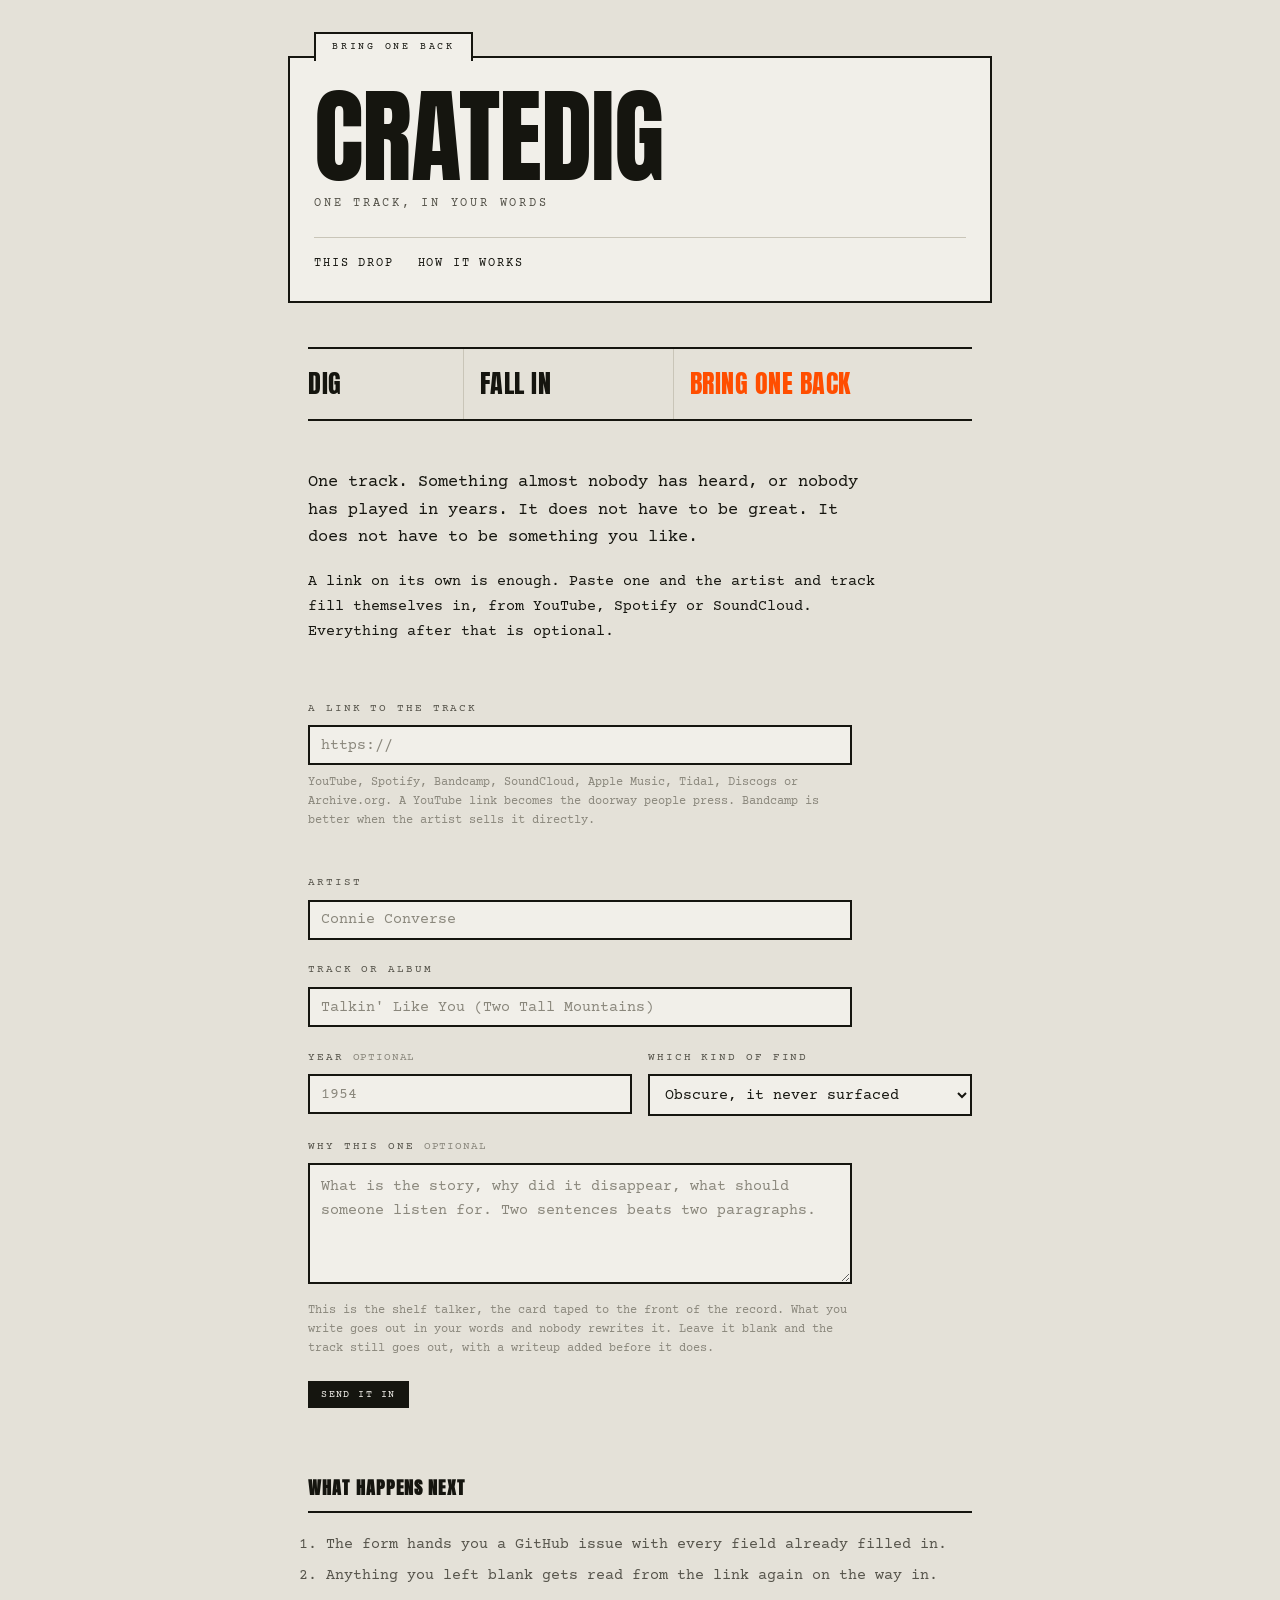
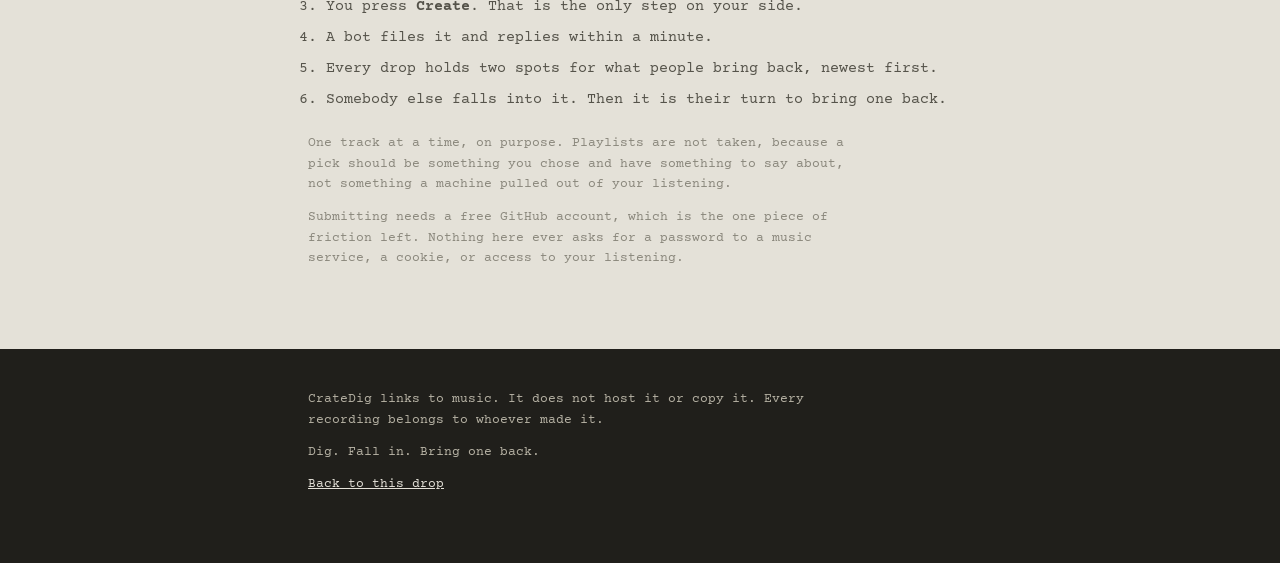
==== submit.html @ eac1abec "A link on its own is a whole submission Paste a URL and the artist and track fill themselves in. Eve" ====
<!doctype html>
<html lang="en">
<head>
<meta charset="utf-8">
<meta name="viewport" content="width=device-width, initial-scale=1">
<title>Bring one back | CrateDig</title>
<meta name="description" content="Send in a track almost nobody has heard, or nobody has played in years. One track, in your words.">
<link rel="preconnect" href="https://fonts.googleapis.com">
<link rel="preconnect" href="https://fonts.gstatic.com" crossorigin>
<link href="https://fonts.googleapis.com/css2?family=Anton&family=Courier+Prime:ital,wght@0,400;0,700;1,400&display=swap" rel="stylesheet">
<link rel="stylesheet" href="assets/style.css">
</head>
<body>

<header class="divider" data-tab="Bring one back">
  <a class="wordmark" href="./">CrateDig</a>
  <p class="tagline">One track, in your words</p>
  <nav class="nav">
    <a href="./">This drop</a>
    <a href="https://github.com/shanebivens/CrateDig/blob/main/CONTRIBUTING.md">How it works</a>
  </nav>
</header>

<main class="wrap">

  <section class="mantra" aria-label="The practice">
    <span>Dig</span>
    <span>Fall in</span>
    <span>Bring one back</span>
  </section>

  <section class="pitch">
    <p class="pitch-lead">
      One track. Something almost nobody has heard, or nobody has played in
      years. It does not have to be great. It does not have to be something you
      like.
    </p>
    <p>
      A link on its own is enough. Paste one and the artist and track fill
      themselves in, from YouTube, Spotify or SoundCloud. Everything after that
      is optional.
    </p>
  </section>

  <form id="form-track" novalidate>
    <label class="field">
      <span class="field-label">A link to the track</span>
      <input name="link" required autocomplete="off" placeholder="https://">
      <span class="field-note">
        YouTube, Spotify, Bandcamp, SoundCloud, Apple Music, Tidal, Discogs or
        Archive.org. A YouTube link becomes the doorway people press. Bandcamp
        is better when the artist sells it directly.
      </span>
      <span class="field-note lookup" id="lookup-note" role="status" aria-live="polite"></span>
    </label>

    <label class="field">
      <span class="field-label">Artist</span>
      <input name="artist" required autocomplete="off" placeholder="Connie Converse">
    </label>

    <label class="field">
      <span class="field-label">Track or album</span>
      <input name="track" required autocomplete="off" placeholder="Talkin' Like You (Two Tall Mountains)">
    </label>

    <div class="field-row">
      <label class="field">
        <span class="field-label">Year <span class="field-hint">optional</span></span>
        <input name="year" inputmode="numeric" autocomplete="off" placeholder="1954">
      </label>

      <label class="field">
        <span class="field-label">Which kind of find</span>
        <select name="kind">
          <option value="obscure">Obscure, it never surfaced</option>
          <option value="forgotten">Forgotten, it was popular once</option>
          <option value="sideways">Sideways, not rare, just never crossed your path</option>
        </select>
      </label>
    </div>

    <label class="field">
      <span class="field-label">Why this one <span class="field-hint">optional</span></span>
      <textarea name="why" rows="4" placeholder="What is the story, why did it disappear, what should someone listen for. Two sentences beats two paragraphs."></textarea>
      <span class="field-note">
        This is the shelf talker, the card taped to the front of the record. What
        you write goes out in your words and nobody rewrites it. Leave it blank
        and the track still goes out, with a writeup added before it does.
      </span>
    </label>

    <button class="chip chip--fall" type="submit">Send it in</button>
  </form>

  <h2 class="heading">What happens next</h2>
  <ol class="steps">
    <li>The form hands you a GitHub issue with every field already filled in.</li>
    <li>Anything you left blank gets read from the link again on the way in.</li>
    <li>You press <b>Create</b>. That is the only step on your side.</li>
    <li>A bot files it and replies within a minute.</li>
    <li>Every drop holds two spots for what people bring back, newest first.</li>
    <li>Somebody else falls into it. Then it is their turn to bring one back.</li>
  </ol>
  <p class="fine">
    One track at a time, on purpose. Playlists are not taken, because a pick
    should be something you chose and have something to say about, not something
    a machine pulled out of your listening.
  </p>
  <p class="fine">
    Submitting needs a free GitHub account, which is the one piece of friction
    left. Nothing here ever asks for a password to a music service, a cookie, or
    access to your listening.
  </p>

</main>

<footer class="footer">
  <div class="wrap">
    <p>
      CrateDig links to music. It does not host it or copy it. Every recording
      belongs to whoever made it.
    </p>
    <p>Dig. Fall in. Bring one back.</p>
    <p><a href="./">Back to this drop</a></p>
  </div>
</footer>

<script src="assets/submit.js"></script>
</body>
</html>
---- assets/style.css ----
/* CrateDig
   The used record store: photocopy paper, stamp ink, day-glo price stickers.
   Sticker colour carries the kind, the way a shop prices by sticker. */

:root {
  --paper:    #e4e1d8;   /* photocopied flyer, cool not cream */
  --card:     #f1efe9;   /* the sleeve itself */
  --ink:      #15150f;   /* rubber stamp black */
  --ink-soft: #55534a;
  --ink-faint:#8a877c;
  --rule:     #c9c5b8;
  --crate:    #201f1b;   /* looking down into the bin */

  --obscure:  #ff4e00;   /* day-glo orange */
  --forgotten:#ffd000;   /* day-glo yellow */
  --sideways: #ff2d6f;   /* day-glo pink */

  --display: "Anton", "Haettenschweiler", "Arial Narrow", sans-serif;
  --type:    "Courier Prime", "Courier New", ui-monospace, monospace;
}

@media (prefers-color-scheme: dark) {
  :root {
    --paper:    #171613;
    --card:     #24231e;
    --ink:      #ece9df;
    --ink-soft: #a8a496;
    --ink-faint:#6f6c61;
    --rule:     #38362f;
    --crate:    #0e0e0b;
  }
}

* { box-sizing: border-box; }

body {
  margin: 0;
  background: var(--paper);
  color: var(--ink);
  font-family: var(--type);
  font-size: 15px;
  line-height: 1.65;
}

a { color: inherit; }

:focus-visible {
  outline: 3px solid var(--obscure);
  outline-offset: 2px;
}

.wrap {
  width: 100%;
  max-width: 44rem;
  margin: 0 auto;
  padding: 0 1.25rem;
}

/* the bin divider you just flipped into */

.divider {
  position: relative;
  margin: 3.5rem auto 0;
  max-width: 44rem;
  background: var(--card);
  border: 2px solid var(--ink);
  padding: 2.25rem 1.5rem 1.5rem;
}

.divider::before {
  content: attr(data-tab);
  position: absolute;
  left: 1.5rem;
  top: -1.6rem;
  background: var(--card);
  border: 2px solid var(--ink);
  border-bottom: 0;
  padding: 0.3rem 1rem 0.35rem;
  font-size: 0.62rem;
  letter-spacing: 0.28em;
  text-transform: uppercase;
}

.wordmark {
  display: block;
  font-family: var(--display);
  font-size: clamp(3.2rem, 15vw, 6.5rem);
  line-height: 0.82;
  letter-spacing: -0.01em;
  text-transform: uppercase;
  text-decoration: none;
  margin: 0;
}

.tagline {
  margin: 0.9rem 0 0;
  font-size: 0.72rem;
  letter-spacing: 0.24em;
  text-transform: uppercase;
  color: var(--ink-soft);
}

.nav {
  margin-top: 1.5rem;
  padding-top: 1rem;
  border-top: 1px solid var(--rule);
  display: flex;
  flex-wrap: wrap;
  gap: 1.5rem;
  font-size: 0.72rem;
  letter-spacing: 0.16em;
  text-transform: uppercase;
}

.nav a { text-decoration: none; padding-bottom: 2px; border-bottom: 2px solid transparent; }
.nav a:hover { border-bottom-color: var(--obscure); }

/* the pitch */

.pitch { margin: 3rem auto 3.5rem; }
.pitch p { margin: 0 0 1.15rem; max-width: 36rem; }
.pitch strong { font-weight: 400; background: var(--forgotten); color: #15150f; padding: 0 0.2em; }
.pitch .aside { color: var(--ink-soft); font-size: 0.88rem; }

/* crate header */

.crate-head { margin-bottom: 2rem; }

.stamp {
  display: inline-block;
  border: 2px solid var(--ink);
  padding: 0.25rem 0.6rem;
  font-size: 0.64rem;
  letter-spacing: 0.2em;
  text-transform: uppercase;
}

.crate-title {
  font-family: var(--display);
  font-size: clamp(2rem, 8vw, 3.25rem);
  line-height: 0.95;
  text-transform: uppercase;
  margin: 0.9rem 0 0.6rem;
}

.crate-blurb { margin: 0; max-width: 34rem; color: var(--ink-soft); }
.crate-runtime { margin-top: 1rem; font-size: 0.72rem; letter-spacing: 0.14em;
                 text-transform: uppercase; color: var(--ink-faint); }

.crate-play { margin-top: 1.25rem; display: flex; flex-wrap: wrap; gap: 0.5rem; }

/* a sleeve in the crate */

.sleeve {
  position: relative;
  background: var(--card);
  border: 2px solid var(--ink);
  border-left-width: 10px;          /* the spine you see edge on */
  padding: 1.5rem 1.35rem 1.35rem;
  margin-bottom: -2px;              /* sleeves sit flush against each other */
  transition: transform 140ms ease;
}

.sleeve:hover, .sleeve:focus-within { transform: translateX(10px); }

.sleeve-cat {
  position: absolute;
  top: 0.7rem;
  right: 1.1rem;
  font-size: 0.6rem;
  letter-spacing: 0.14em;
  color: var(--ink-faint);
}

.sticker {
  display: inline-block;
  background: var(--obscure);
  color: #15150f;
  font-size: 0.58rem;
  letter-spacing: 0.18em;
  text-transform: uppercase;
  padding: 0.22rem 0.55rem 0.26rem;
  transform: rotate(-1.5deg);
  margin-bottom: 0.9rem;
}

.sticker--forgotten { background: var(--forgotten); transform: rotate(1deg); }
.sticker--sideways  { background: var(--sideways); color: #fff; transform: rotate(-0.5deg); }
.sticker--unsorted  { background: none; color: var(--ink-faint);
                      border: 1px dashed var(--rule); transform: none; }

.sleeve-artist {
  font-family: var(--display);
  font-size: clamp(1.5rem, 6vw, 2.1rem);
  line-height: 0.95;
  text-transform: uppercase;
  margin: 0;
}

.sleeve-title { margin: 0.35rem 0 0; font-size: 1.05rem; }

.sleeve-meta {
  margin: 0.5rem 0 0;
  font-size: 0.68rem;
  letter-spacing: 0.12em;
  text-transform: uppercase;
  color: var(--ink-faint);
}

/* the shelf talker: what the shop taped to the front of the record */

.sleeve-note {
  margin: 1.1rem 0 0;
  padding-left: 0.9rem;
  border-left: 2px solid var(--rule);
  max-width: 34rem;
  color: var(--ink-soft);
}

.sleeve-links { margin-top: 1.15rem; display: flex; flex-wrap: wrap; gap: 0.45rem; }

.chip {
  font-size: 0.64rem;
  letter-spacing: 0.14em;
  text-transform: uppercase;
  text-decoration: none;
  border: 2px solid var(--ink);
  padding: 0.35rem 0.7rem;
  background: none;
  color: var(--ink);
}

.chip:hover { background: var(--ink); color: var(--card); }

.chip--fall { background: var(--ink); color: var(--card); }
.chip--fall:hover { background: var(--obscure); border-color: var(--obscure); color: #15150f; }
.chip--quiet { border-style: dashed; border-color: var(--rule); color: var(--ink-soft); }

/* archive and the rest */

.heading {
  font-family: var(--display);
  font-size: 1.15rem;
  letter-spacing: 0.06em;
  text-transform: uppercase;
  margin: 4rem 0 1.25rem;
  padding-bottom: 0.5rem;
  border-bottom: 2px solid var(--ink);
}

.back-row {
  display: flex;
  flex-wrap: wrap;
  align-items: baseline;
  gap: 0.75rem;
  padding: 0.7rem 0;
  border-bottom: 1px solid var(--rule);
  font-size: 0.78rem;
  color: var(--ink-soft);
}

.back-row b { font-family: var(--display); font-weight: 400; font-size: 1.05rem;
              letter-spacing: 0.04em; text-transform: uppercase; color: var(--ink); }

.empty { color: var(--ink-faint); font-size: 0.85rem; }

.join p { max-width: 34rem; color: var(--ink-soft); }
.join-actions { display: flex; flex-wrap: wrap; gap: 0.6rem; margin-top: 1.5rem; }
.credit { margin-top: 2rem; font-size: 0.72rem; color: var(--ink-faint); }

.footer {
  margin-top: 5rem;
  background: var(--crate);
  color: #b6b2a4;
  padding: 2.5rem 0 3.5rem;
}

.footer p { max-width: 34rem; margin: 0 0 0.7rem; font-size: 0.8rem; }
.footer a { color: #e4e1d8; }

/* submit page */

.field { display: block; margin-bottom: 1.4rem; max-width: 34rem; }

.field-label {
  display: block;
  font-size: 0.66rem;
  letter-spacing: 0.18em;
  text-transform: uppercase;
  color: var(--ink-soft);
  margin-bottom: 0.45rem;
}

.field-hint { color: var(--ink-faint); letter-spacing: 0.08em; }

.field input, .field select, .field textarea {
  width: 100%;
  font-family: var(--type);
  font-size: 0.95rem;
  color: var(--ink);
  background: var(--card);
  border: 2px solid var(--ink);
  border-radius: 0;
  padding: 0.6rem 0.7rem;
}

.field textarea { resize: vertical; line-height: 1.6; }
.field input:focus, .field select:focus, .field textarea:focus {
  outline: none; border-color: var(--obscure);
}
.field input::placeholder, .field textarea::placeholder { color: var(--ink-faint); }
.field-note { display: block; margin-top: 0.45rem; font-size: 0.78rem;
              color: var(--ink-faint); line-height: 1.55; }

.field-row { display: flex; gap: 1rem; flex-wrap: wrap; }
.field-row .field { flex: 1 1 12rem; }

button.chip { cursor: pointer; font-family: var(--type); }
.form-error { font-size: 0.75rem; letter-spacing: 0.1em; text-transform: uppercase;
              color: var(--obscure); margin: 0 0 1rem; }

.steps { color: var(--ink-soft); padding-left: 1.1rem; margin: 0 0 1.25rem; }
.steps li { margin-bottom: 0.4rem; }
.fine { font-size: 0.8rem; color: var(--ink-faint); line-height: 1.6; max-width: 34rem; }

@media (max-width: 34rem) {
  .divider { margin-top: 3rem; padding: 2rem 1.1rem 1.25rem; }
  .sleeve { padding: 1.25rem 1rem 1.15rem; border-left-width: 8px; }
  .sleeve:hover, .sleeve:focus-within { transform: none; }
}

@media (prefers-reduced-motion: reduce) {
  * { transition: none !important; animation: none !important; }
  .sleeve:hover, .sleeve:focus-within { transform: none; }
}

/* the loop: dig, fall in, bring back */

.loop { list-style: none; margin: 0; padding: 0; }

.loop li {
  display: grid;
  grid-template-columns: 3.25rem 1fr;
  gap: 0 0.75rem;
  padding: 1.25rem 0;
  border-top: 1px solid var(--rule);
}

.loop li:first-child { border-top: 0; padding-top: 0.35rem; }

.loop-n {
  font-family: var(--display);
  font-size: 2.4rem;
  line-height: 0.9;
  color: var(--obscure);
}

.loop-body h3 {
  font-family: var(--display);
  font-size: 1.15rem;
  letter-spacing: 0.03em;
  text-transform: uppercase;
  margin: 0 0 0.4rem;
}

.loop-body p { margin: 0; max-width: 32rem; color: var(--ink-soft); }
.loop-body b { font-weight: 400; background: var(--forgotten); color: #15150f; padding: 0 0.2em; }

.loop-again {
  margin: 0;
  padding: 0.9rem 0 0 4rem;
  border-top: 1px solid var(--rule);
  font-size: 0.72rem;
  letter-spacing: 0.2em;
  text-transform: uppercase;
  color: var(--ink-faint);
}

.starting {
  margin-top: 3rem;
  border: 2px dashed var(--rule);
  padding: 1.35rem 1.35rem 1rem;
}

.starting h3 {
  font-family: var(--display);
  font-size: 0.95rem;
  letter-spacing: 0.06em;
  text-transform: uppercase;
  margin: 0 0 0.7rem;
}

.starting p { margin: 0 0 0.9rem; color: var(--ink-soft); max-width: 32rem; }

@media (max-width: 34rem) {
  .loop li { grid-template-columns: 2.4rem 1fr; }
  .loop-n { font-size: 1.9rem; }
  .loop-again { padding-left: 3.15rem; }
}

/* the practice, said out loud */

.mantra {
  display: flex;
  flex-wrap: wrap;
  align-items: stretch;
  margin: 2.75rem 0 2.5rem;
  border-top: 2px solid var(--ink);
  border-bottom: 2px solid var(--ink);
}

.mantra span {
  flex: 1 1 auto;
  padding: 0.85rem 1rem 0.9rem 0;
  font-family: var(--display);
  font-size: clamp(1.1rem, 4.5vw, 1.6rem);
  letter-spacing: 0.02em;
  text-transform: uppercase;
  white-space: nowrap;
}

.mantra span + span { padding-left: 1rem; border-left: 1px solid var(--rule); }
.mantra span:last-child { color: var(--obscure); }

.pitch-lead { font-size: 1.05rem; }
.pitch-lead b, .pitch b { font-weight: 400; background: var(--forgotten);
                          color: #15150f; padding: 0 0.2em; }

.starters { margin: 0 0 1rem; padding-left: 1.1rem; color: var(--ink-soft); }
.starters li { margin-bottom: 0.35rem; }
.starters b { font-weight: 400; background: var(--forgotten); color: #15150f; padding: 0 0.2em; }
.starting .aside { color: var(--ink-faint); margin: 0; font-size: 0.88rem; }

@media (max-width: 30rem) {
  .mantra span { flex: 1 1 100%; padding: 0.5rem 0; }
  .mantra span + span { padding-left: 0; border-left: 0; border-top: 1px solid var(--rule); }
}

.crate-cadence {
  margin: 0.35rem 0 0;
  font-size: 0.72rem;
  letter-spacing: 0.14em;
  text-transform: uppercase;
  color: var(--obscure);
}

.field-note.lookup { color: var(--obscure); min-height: 1.2em; }
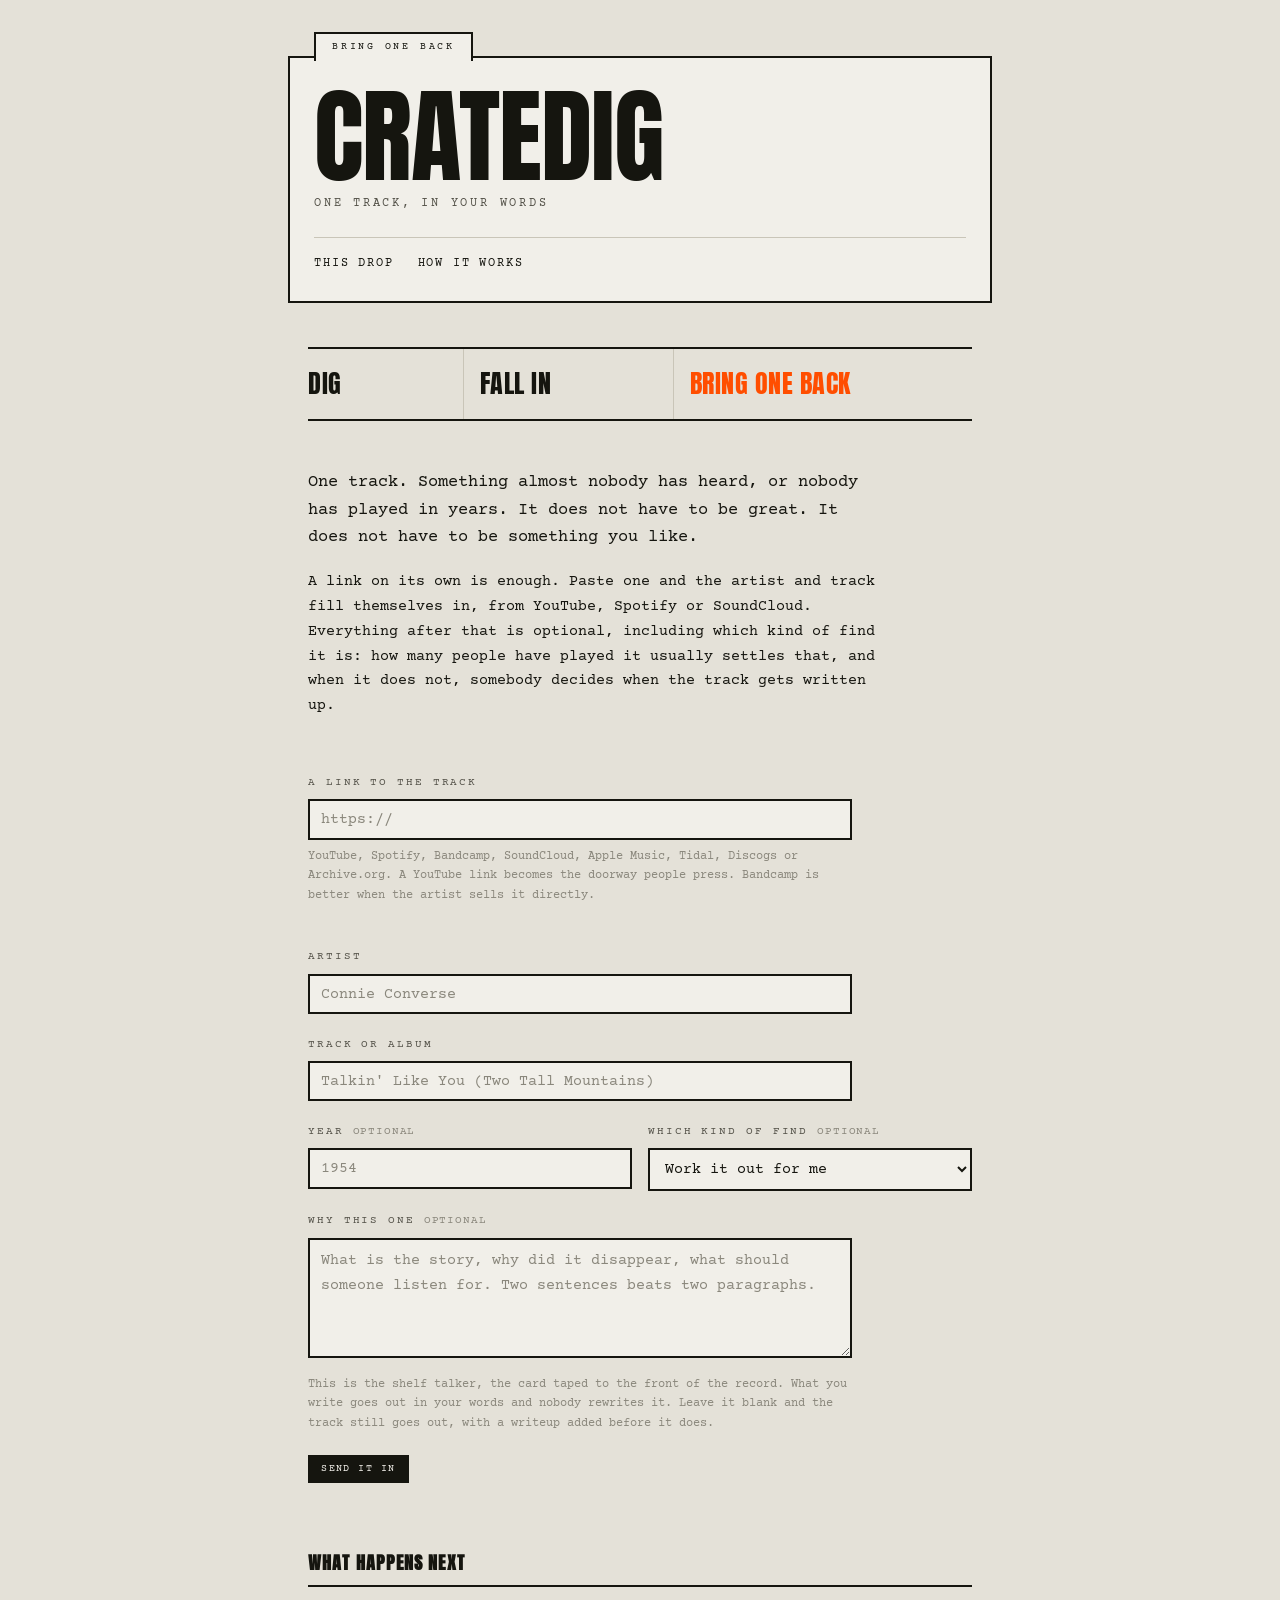
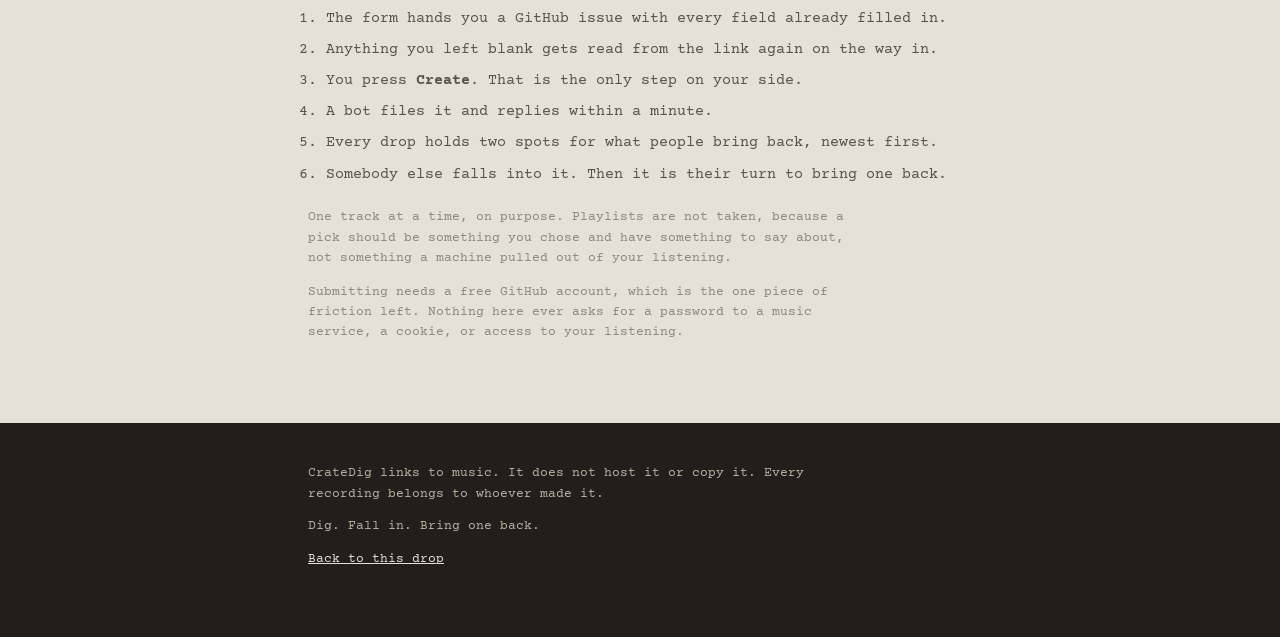
==== commit ae40cf88: "Work out the kind instead of asking for it One less thing to answer. A link on its own is now a comp" ====
--- a/submit.html
+++ b/submit.html
@@ -38,7 +38,9 @@
     <p>
       A link on its own is enough. Paste one and the artist and track fill
       themselves in, from YouTube, Spotify or SoundCloud. Everything after that
-      is optional.
+      is optional, including which kind of find it is: how many people have
+      played it usually settles that, and when it does not, somebody decides
+      when the track gets written up.
     </p>
   </section>
 
@@ -71,8 +73,9 @@
       </label>
 
       <label class="field">
-        <span class="field-label">Which kind of find</span>
+        <span class="field-label">Which kind of find <span class="field-hint">optional</span></span>
         <select name="kind">
+          <option value="">Work it out for me</option>
           <option value="obscure">Obscure, it never surfaced</option>
           <option value="forgotten">Forgotten, it was popular once</option>
           <option value="sideways">Sideways, not rare, just never crossed your path</option>
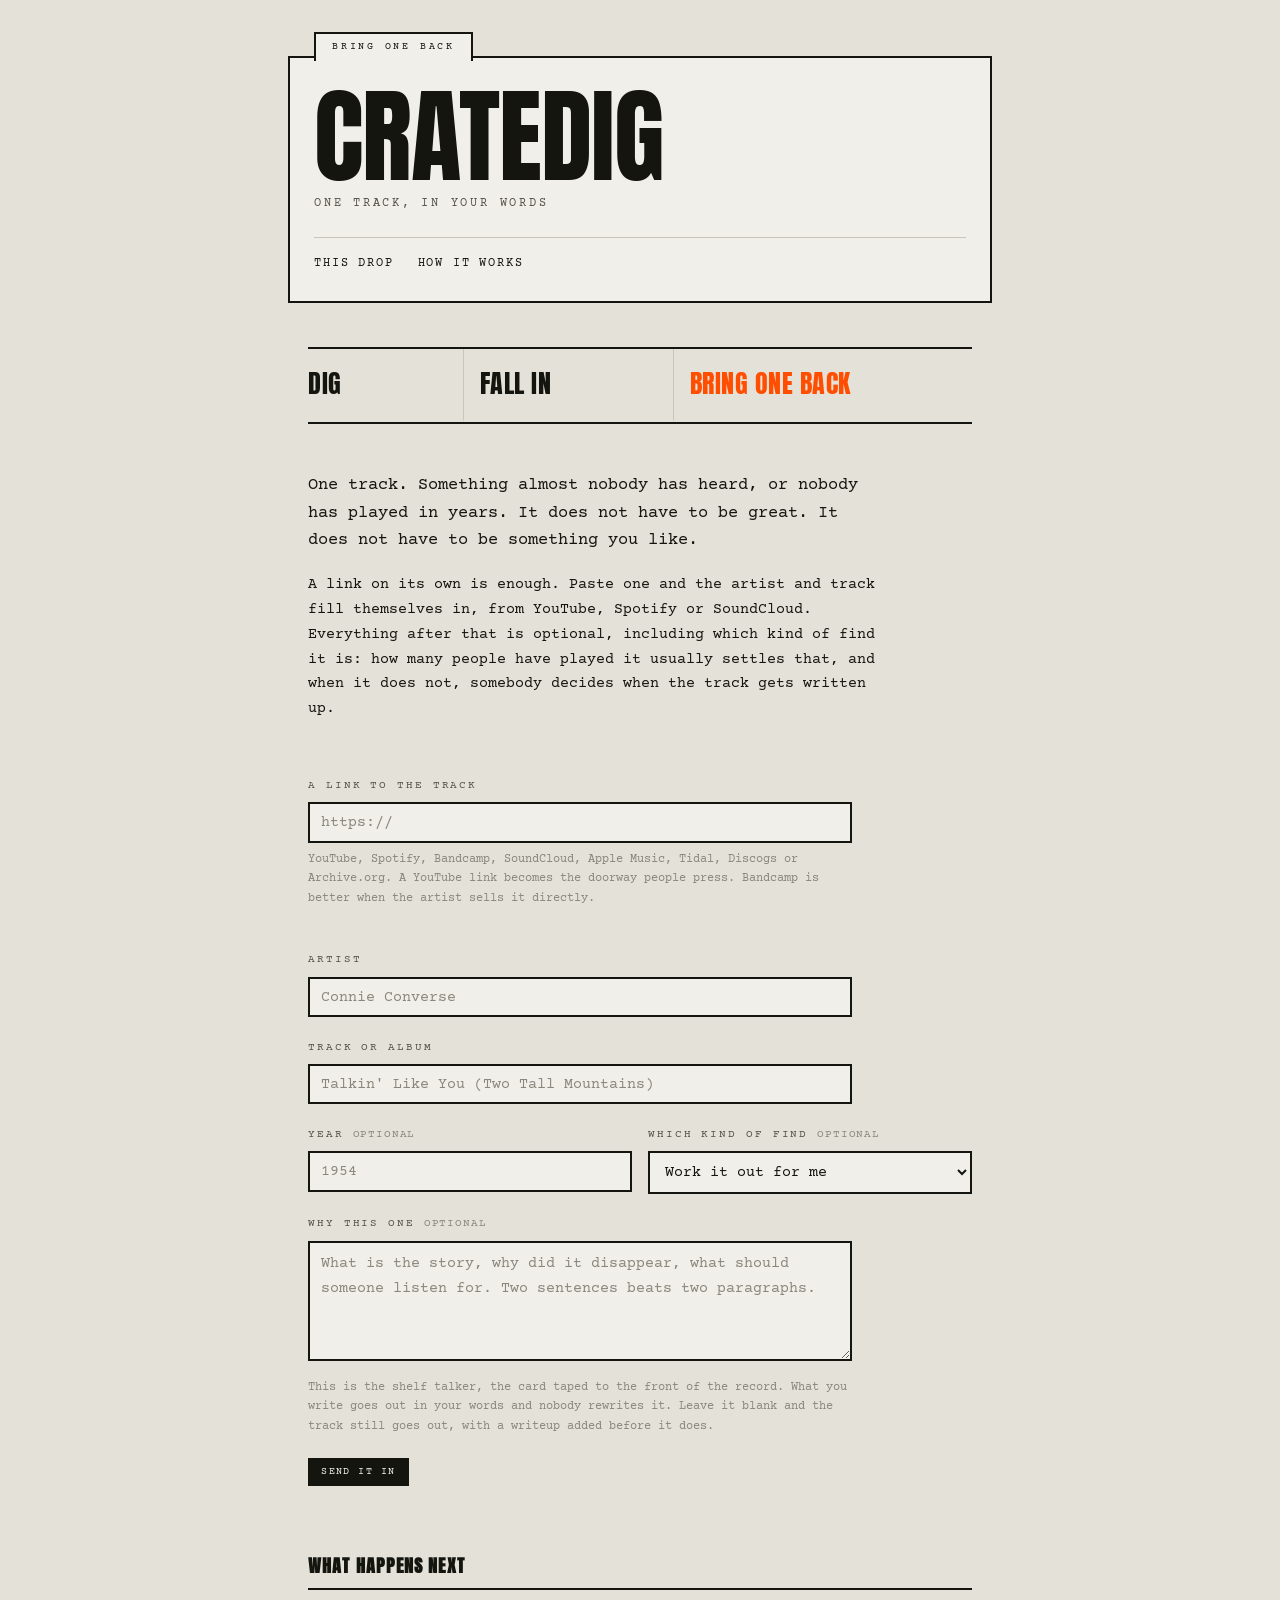
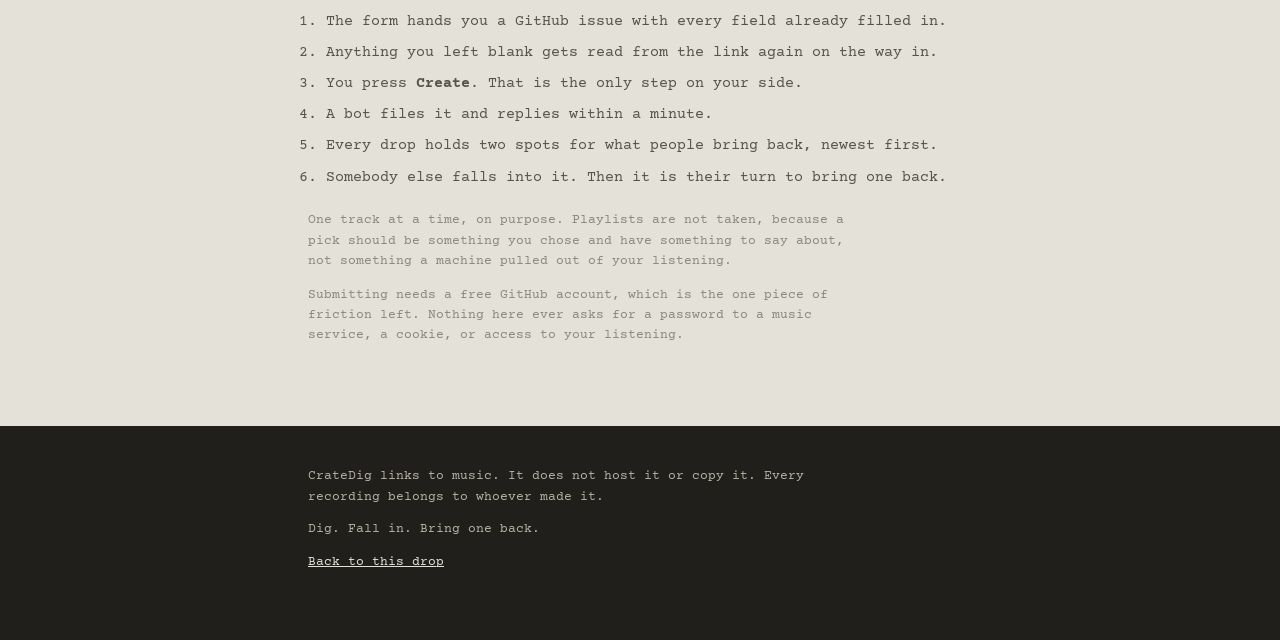
==== commit 66b6c7c6: "A second pasted link left the first track's details underneath it Pasting a new link kept the artist" ====
--- a/submit.html
+++ b/submit.html
@@ -23,11 +23,11 @@
 
 <main class="wrap">
 
-  <section class="mantra" aria-label="The practice">
-    <span>Dig</span>
-    <span>Fall in</span>
-    <span>Bring one back</span>
-  </section>
+  <nav class="mantra" aria-label="The practice">
+    <a href="./#join">Dig</a>
+    <a href="./#crate">Fall in</a>
+    <a href="./#join">Bring one back</a>
+  </nav>
 
   <section class="pitch">
     <p class="pitch-lead">
@@ -44,7 +44,7 @@
     </p>
   </section>
 
-  <form id="form-track" novalidate>
+  <form id="form-track" novalidate autocomplete="off">
     <label class="field">
       <span class="field-label">A link to the track</span>
       <input name="link" required autocomplete="off" placeholder="https://">
--- a/assets/style.css
+++ b/assets/style.css
@@ -409,7 +409,7 @@
   border-bottom: 2px solid var(--ink);
 }
 
-.mantra span {
+.mantra a {
   flex: 1 1 auto;
   padding: 0.85rem 1rem 0.9rem 0;
   font-family: var(--display);
@@ -417,10 +417,13 @@
   letter-spacing: 0.02em;
   text-transform: uppercase;
   white-space: nowrap;
-}
-
-.mantra span + span { padding-left: 1rem; border-left: 1px solid var(--rule); }
-.mantra span:last-child { color: var(--obscure); }
+  text-decoration: none;
+  border-bottom: 3px solid transparent;
+}
+
+.mantra a + a { padding-left: 1rem; border-left: 1px solid var(--rule); }
+.mantra a:last-child { color: var(--obscure); }
+.mantra a:hover { border-bottom-color: var(--obscure); }
 
 .pitch-lead { font-size: 1.05rem; }
 .pitch-lead b, .pitch b { font-weight: 400; background: var(--forgotten);
@@ -432,8 +435,8 @@
 .starting .aside { color: var(--ink-faint); margin: 0; font-size: 0.88rem; }
 
 @media (max-width: 30rem) {
-  .mantra span { flex: 1 1 100%; padding: 0.5rem 0; }
-  .mantra span + span { padding-left: 0; border-left: 0; border-top: 1px solid var(--rule); }
+  .mantra a { flex: 1 1 100%; padding: 0.5rem 0; }
+  .mantra a + a { padding-left: 0; border-left: 0; border-top: 1px solid var(--rule); }
 }
 
 .crate-cadence {
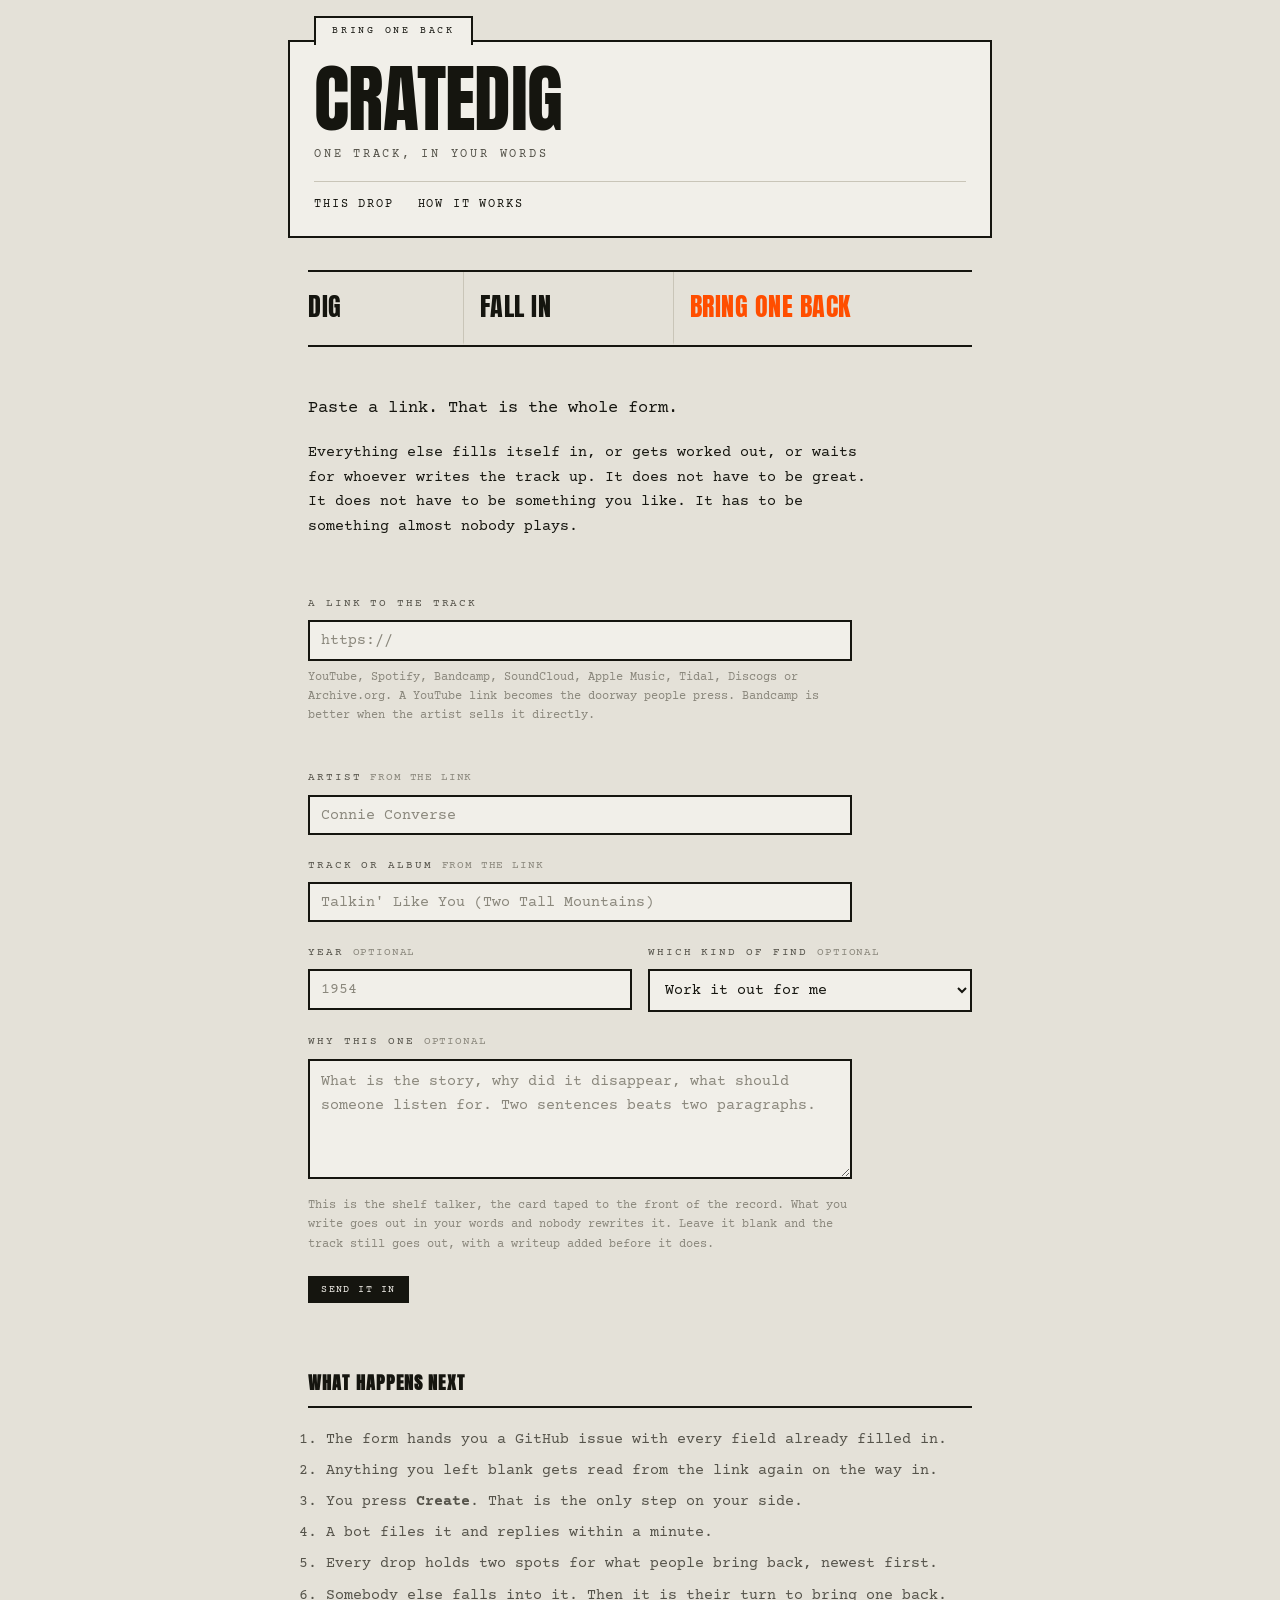
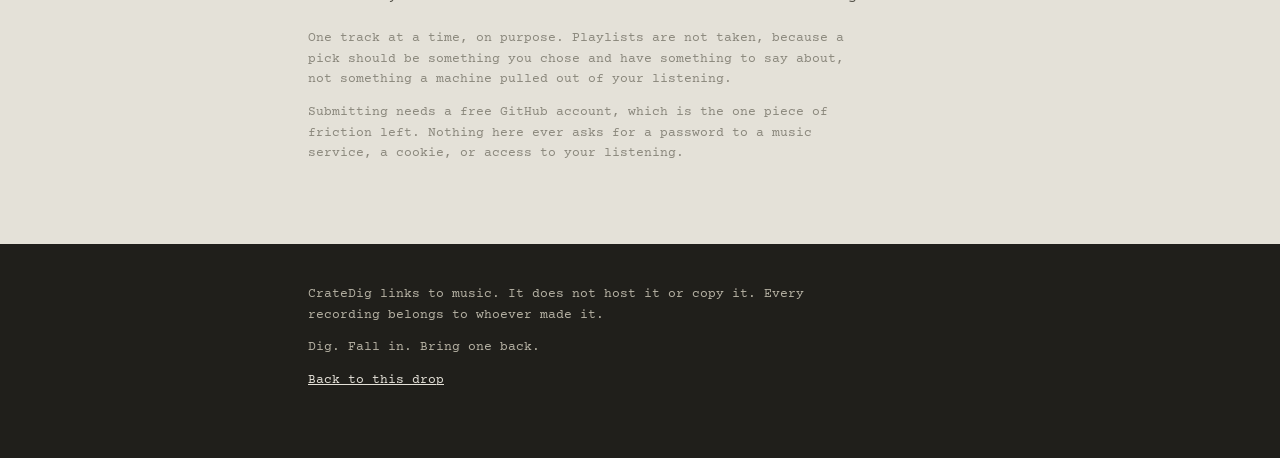
==== commit 645f6ce0: "Put the music first and cut the page down to what it is The site explained itself for two hundred an" ====
--- a/submit.html
+++ b/submit.html
@@ -31,16 +31,12 @@
 
   <section class="pitch">
     <p class="pitch-lead">
-      One track. Something almost nobody has heard, or nobody has played in
-      years. It does not have to be great. It does not have to be something you
-      like.
+      Paste a link. That is the whole form.
     </p>
     <p>
-      A link on its own is enough. Paste one and the artist and track fill
-      themselves in, from YouTube, Spotify or SoundCloud. Everything after that
-      is optional, including which kind of find it is: how many people have
-      played it usually settles that, and when it does not, somebody decides
-      when the track gets written up.
+      Everything else fills itself in, or gets worked out, or waits for whoever
+      writes the track up. It does not have to be great. It does not have to be
+      something you like. It has to be something almost nobody plays.
     </p>
   </section>
 
@@ -57,12 +53,12 @@
     </label>
 
     <label class="field">
-      <span class="field-label">Artist</span>
+      <span class="field-label">Artist <span class="field-hint">from the link</span></span>
       <input name="artist" required autocomplete="off" placeholder="Connie Converse">
     </label>
 
     <label class="field">
-      <span class="field-label">Track or album</span>
+      <span class="field-label">Track or album <span class="field-hint">from the link</span></span>
       <input name="track" required autocomplete="off" placeholder="Talkin' Like You (Two Tall Mountains)">
     </label>
 
--- a/assets/style.css
+++ b/assets/style.css
@@ -60,11 +60,11 @@
 
 .divider {
   position: relative;
-  margin: 3.5rem auto 0;
+  margin: 2.5rem auto 0;
   max-width: 44rem;
   background: var(--card);
   border: 2px solid var(--ink);
-  padding: 2.25rem 1.5rem 1.5rem;
+  padding: 1.6rem 1.5rem 1.1rem;
 }
 
 .divider::before {
@@ -84,8 +84,8 @@
 .wordmark {
   display: block;
   font-family: var(--display);
-  font-size: clamp(3.2rem, 15vw, 6.5rem);
-  line-height: 0.82;
+  font-size: clamp(2.6rem, 11vw, 4.6rem);
+  line-height: 0.85;
   letter-spacing: -0.01em;
   text-transform: uppercase;
   text-decoration: none;
@@ -101,8 +101,8 @@
 }
 
 .nav {
-  margin-top: 1.5rem;
-  padding-top: 1rem;
+  margin-top: 1.1rem;
+  padding-top: 0.8rem;
   border-top: 1px solid var(--rule);
   display: flex;
   flex-wrap: wrap;
@@ -404,7 +404,7 @@
   display: flex;
   flex-wrap: wrap;
   align-items: stretch;
-  margin: 2.75rem 0 2.5rem;
+  margin: 2rem 0 2rem;
   border-top: 2px solid var(--ink);
   border-bottom: 2px solid var(--ink);
 }
@@ -448,3 +448,52 @@
 }
 
 .field-note.lookup { color: var(--obscure); min-height: 1.2em; }
+
+/* the lede: the instruction, before anything explains itself */
+
+.lede {
+  margin: 0 0 2.75rem;
+  max-width: 34rem;
+}
+
+.lede p {
+  margin: 0 0 0.4rem;
+  font-size: clamp(1.05rem, 3.4vw, 1.25rem);
+  line-height: 1.5;
+}
+
+.lede-turn {
+  margin-top: 1.1rem !important;
+  font-family: var(--display);
+  font-size: clamp(1.25rem, 5vw, 1.75rem);
+  letter-spacing: 0.01em;
+  text-transform: uppercase;
+}
+
+/* the one rule, given its own weight */
+
+.rule {
+  margin: 3rem 0 0;
+  border-left: 4px solid var(--obscure);
+  padding: 0.2rem 0 0.2rem 1rem;
+  max-width: 32rem;
+  color: var(--ink);
+}
+
+.footer-close {
+  font-size: 1.05rem;
+  color: #e4e1d8;
+  max-width: 30rem;
+  margin-bottom: 1rem !important;
+}
+
+.footer-mantra {
+  font-family: var(--display);
+  font-size: 1.15rem;
+  letter-spacing: 0.04em;
+  text-transform: uppercase;
+  color: var(--obscure);
+  margin-bottom: 2rem !important;
+}
+
+.footer .fine { font-size: 0.78rem; color: #97938a; }
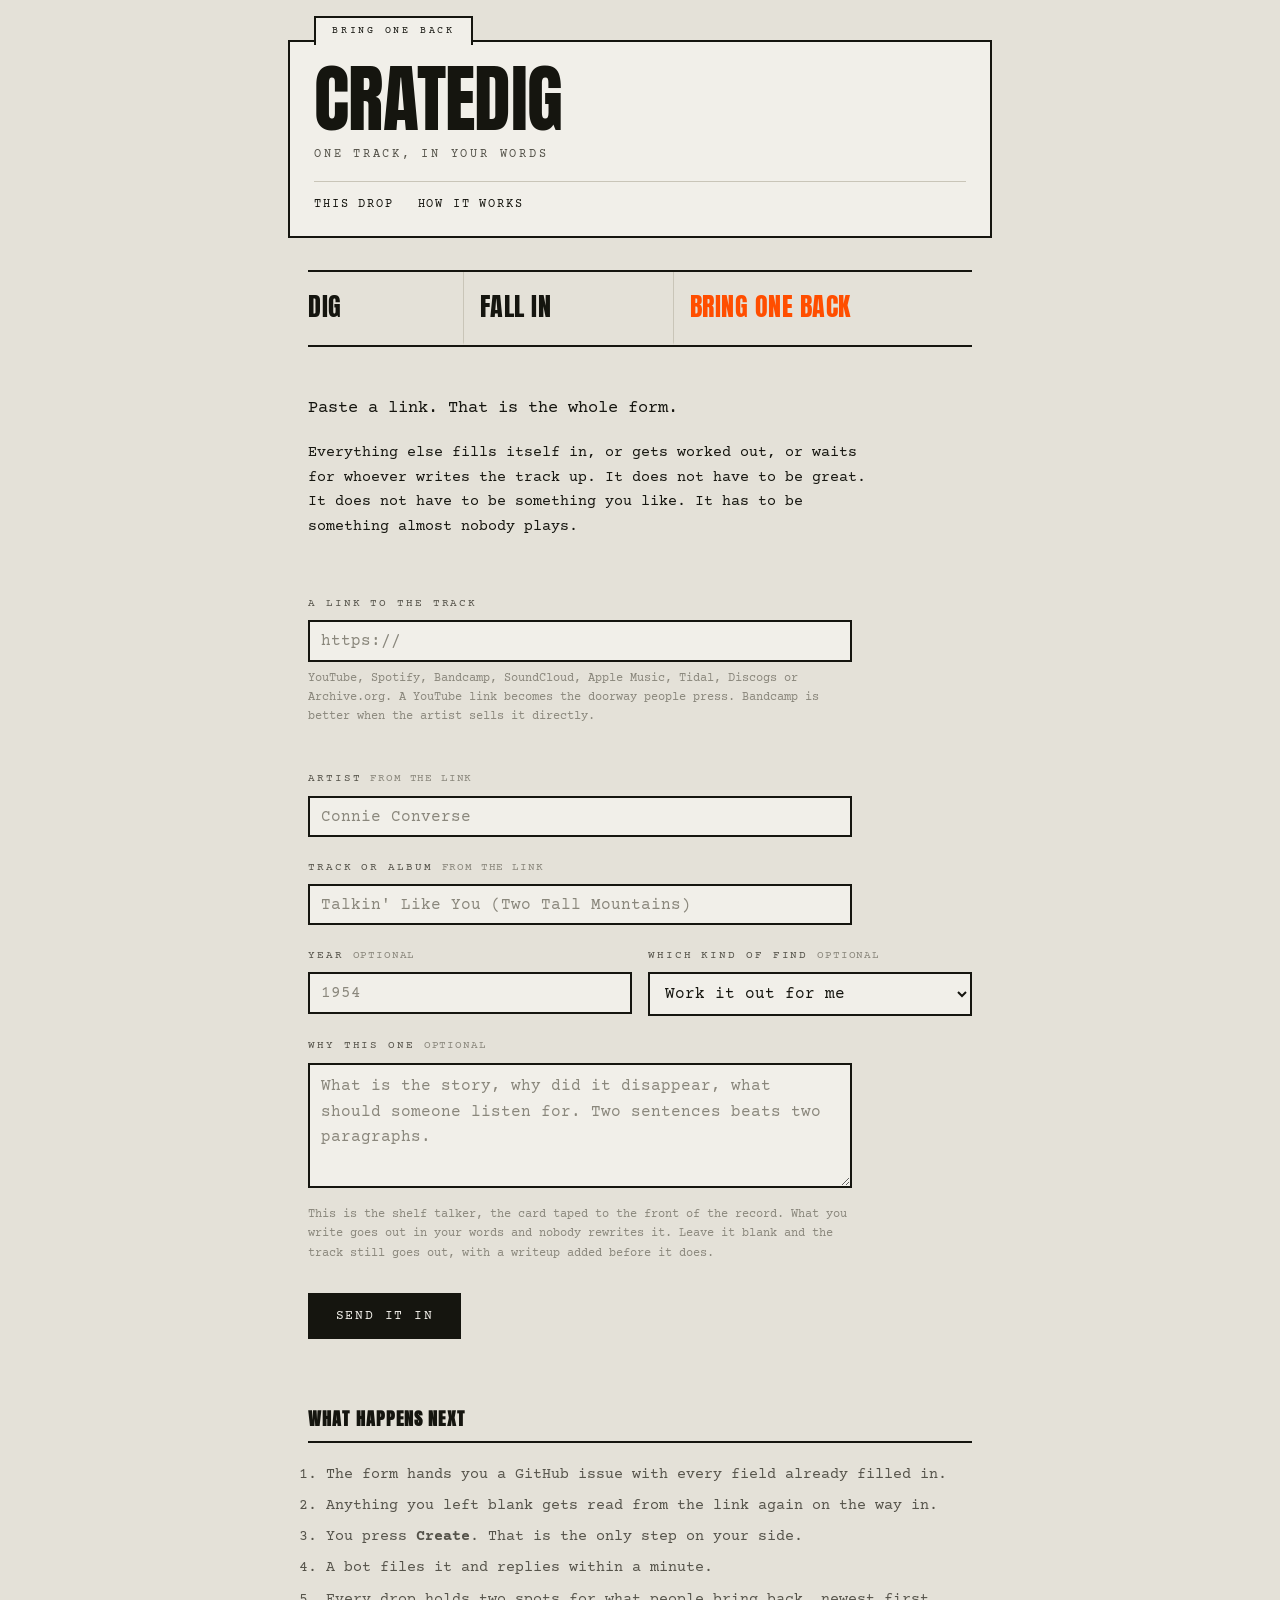
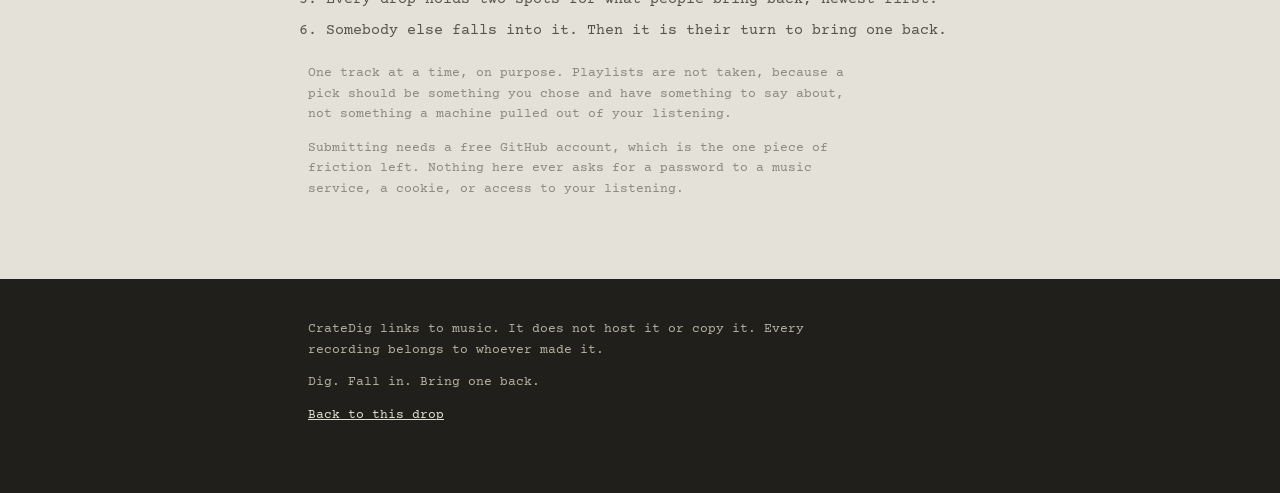
==== commit 821dc36e: "Make it look like what it is, on the sizes it is actually read at The site is meant to be sent to pe" ====
--- a/submit.html
+++ b/submit.html
@@ -5,6 +5,14 @@
 <meta name="viewport" content="width=device-width, initial-scale=1">
 <title>Bring one back | CrateDig</title>
 <meta name="description" content="Send in a track almost nobody has heard, or nobody has played in years. One track, in your words.">
+<meta property="og:title" content="Bring one back">
+<meta property="og:description" content="Paste a link. That is the whole form.">
+<meta property="og:image" content="https://shanebivens.github.io/CrateDig/assets/card.png">
+<meta name="twitter:card" content="summary_large_image">
+<link rel="icon" href="data:image/svg+xml,%3Csvg xmlns='http://www.w3.org/2000/svg' viewBox='0 0 64 64'%3E%3Crect width='64' height='64' fill='%23e4e1d8'/%3E%3Cg transform='rotate(-6 32 32)'%3E%3Crect x='5' y='15' width='54' height='34' fill='%23ff4e00'/%3E%3Ctext x='32' y='43' font-family='Arial Black,Arial,sans-serif' font-size='24' font-weight='900' text-anchor='middle' fill='%2315150f'%3ECD%3C/text%3E%3C/g%3E%3C/svg%3E">
+<link rel="apple-touch-icon" href="assets/icon-180.png">
+<meta name="theme-color" media="(prefers-color-scheme: light)" content="#e4e1d8">
+<meta name="theme-color" media="(prefers-color-scheme: dark)" content="#171613">
 <link rel="preconnect" href="https://fonts.googleapis.com">
 <link rel="preconnect" href="https://fonts.gstatic.com" crossorigin>
 <link href="https://fonts.googleapis.com/css2?family=Anton&family=Courier+Prime:ital,wght@0,400;0,700;1,400&display=swap" rel="stylesheet">
@@ -26,7 +34,7 @@
   <nav class="mantra" aria-label="The practice">
     <a href="./#join">Dig</a>
     <a href="./#crate">Fall in</a>
-    <a href="./#join">Bring one back</a>
+    <a href="#form-track">Bring one back</a>
   </nav>
 
   <section class="pitch">
--- a/assets/style.css
+++ b/assets/style.css
@@ -156,10 +156,13 @@
   background: var(--card);
   border: 2px solid var(--ink);
   border-left-width: 10px;          /* the spine you see edge on */
-  padding: 1.5rem 1.35rem 1.35rem;
+  padding: 1.9rem 1.35rem 1.35rem;
   margin-bottom: -2px;              /* sleeves sit flush against each other */
   transition: transform 140ms ease;
 }
+
+/* the bottom of the bin */
+.sleeve:last-child { border-bottom-width: 8px; }
 
 .sleeve:hover, .sleeve:focus-within { transform: translateX(10px); }
 
@@ -172,22 +175,28 @@
   color: var(--ink-faint);
 }
 
+/* stuck over the top edge, the way a price gun leaves it */
 .sticker {
-  display: inline-block;
+  position: absolute;
+  top: -0.6rem;
+  left: 1rem;
+  z-index: 1;
   background: var(--obscure);
   color: #15150f;
   font-size: 0.58rem;
   letter-spacing: 0.18em;
   text-transform: uppercase;
-  padding: 0.22rem 0.55rem 0.26rem;
+  padding: 0.24rem 0.6rem 0.28rem;
   transform: rotate(-1.5deg);
-  margin-bottom: 0.9rem;
+  box-shadow: 0 1px 2px rgba(0, 0, 0, 0.18);
+  cursor: help;
 }
 
 .sticker--forgotten { background: var(--forgotten); transform: rotate(1deg); }
 .sticker--sideways  { background: var(--sideways); color: #fff; transform: rotate(-0.5deg); }
-.sticker--unsorted  { background: none; color: var(--ink-faint);
-                      border: 1px dashed var(--rule); transform: none; }
+.sticker--unsorted  { background: var(--card); color: var(--ink-faint);
+                      border: 1px dashed var(--ink-faint); transform: none;
+                      box-shadow: none; }
 
 .sleeve-artist {
   font-family: var(--display);
@@ -296,7 +305,7 @@
 .field input, .field select, .field textarea {
   width: 100%;
   font-family: var(--type);
-  font-size: 0.95rem;
+  font-size: 16px;   /* under 16px, iOS force-zooms the page on focus */
   color: var(--ink);
   background: var(--card);
   border: 2px solid var(--ink);
@@ -315,7 +324,13 @@
 .field-row { display: flex; gap: 1rem; flex-wrap: wrap; }
 .field-row .field { flex: 1 1 12rem; }
 
-button.chip { cursor: pointer; font-family: var(--type); }
+button.chip {
+  cursor: pointer;
+  font-family: var(--type);
+  font-size: 0.8rem;
+  padding: 0.85rem 1.6rem;
+  margin-top: 0.5rem;
+}
 .form-error { font-size: 0.75rem; letter-spacing: 0.1em; text-transform: uppercase;
               color: var(--obscure); margin: 0 0 1rem; }
 
@@ -324,9 +339,16 @@
 .fine { font-size: 0.8rem; color: var(--ink-faint); line-height: 1.6; max-width: 34rem; }
 
 @media (max-width: 34rem) {
-  .divider { margin-top: 3rem; padding: 2rem 1.1rem 1.25rem; }
-  .sleeve { padding: 1.25rem 1rem 1.15rem; border-left-width: 8px; }
+  .divider { margin-top: 2.25rem; padding: 1.5rem 1.1rem 0.9rem; }
+  .sleeve { padding: 1.7rem 1rem 1.1rem; border-left-width: 8px; }
   .sleeve:hover, .sleeve:focus-within { transform: none; }
+
+  /* thumbs, not pointers */
+  .chip { padding: 0.6rem 0.95rem; font-size: 0.7rem; }
+  .sleeve-links, .crate-play { gap: 0.55rem; }
+
+  .tagline { font-size: 0.62rem; letter-spacing: 0.16em; }
+  .nav { gap: 0.9rem 1.1rem; font-size: 0.68rem; margin-top: 0.9rem; }
 }
 
 @media (prefers-reduced-motion: reduce) {
@@ -435,8 +457,13 @@
 .starting .aside { color: var(--ink-faint); margin: 0; font-size: 0.88rem; }
 
 @media (max-width: 30rem) {
-  .mantra a { flex: 1 1 100%; padding: 0.5rem 0; }
-  .mantra a + a { padding-left: 0; border-left: 0; border-top: 1px solid var(--rule); }
+  .mantra { margin: 1.5rem 0 1.75rem; }
+  .mantra a {
+    flex: 0 1 auto;
+    font-size: 0.95rem;
+    padding: 0.55rem 0.7rem 0.6rem 0;
+  }
+  .mantra a + a { padding-left: 0.7rem; }
 }
 
 .crate-cadence {
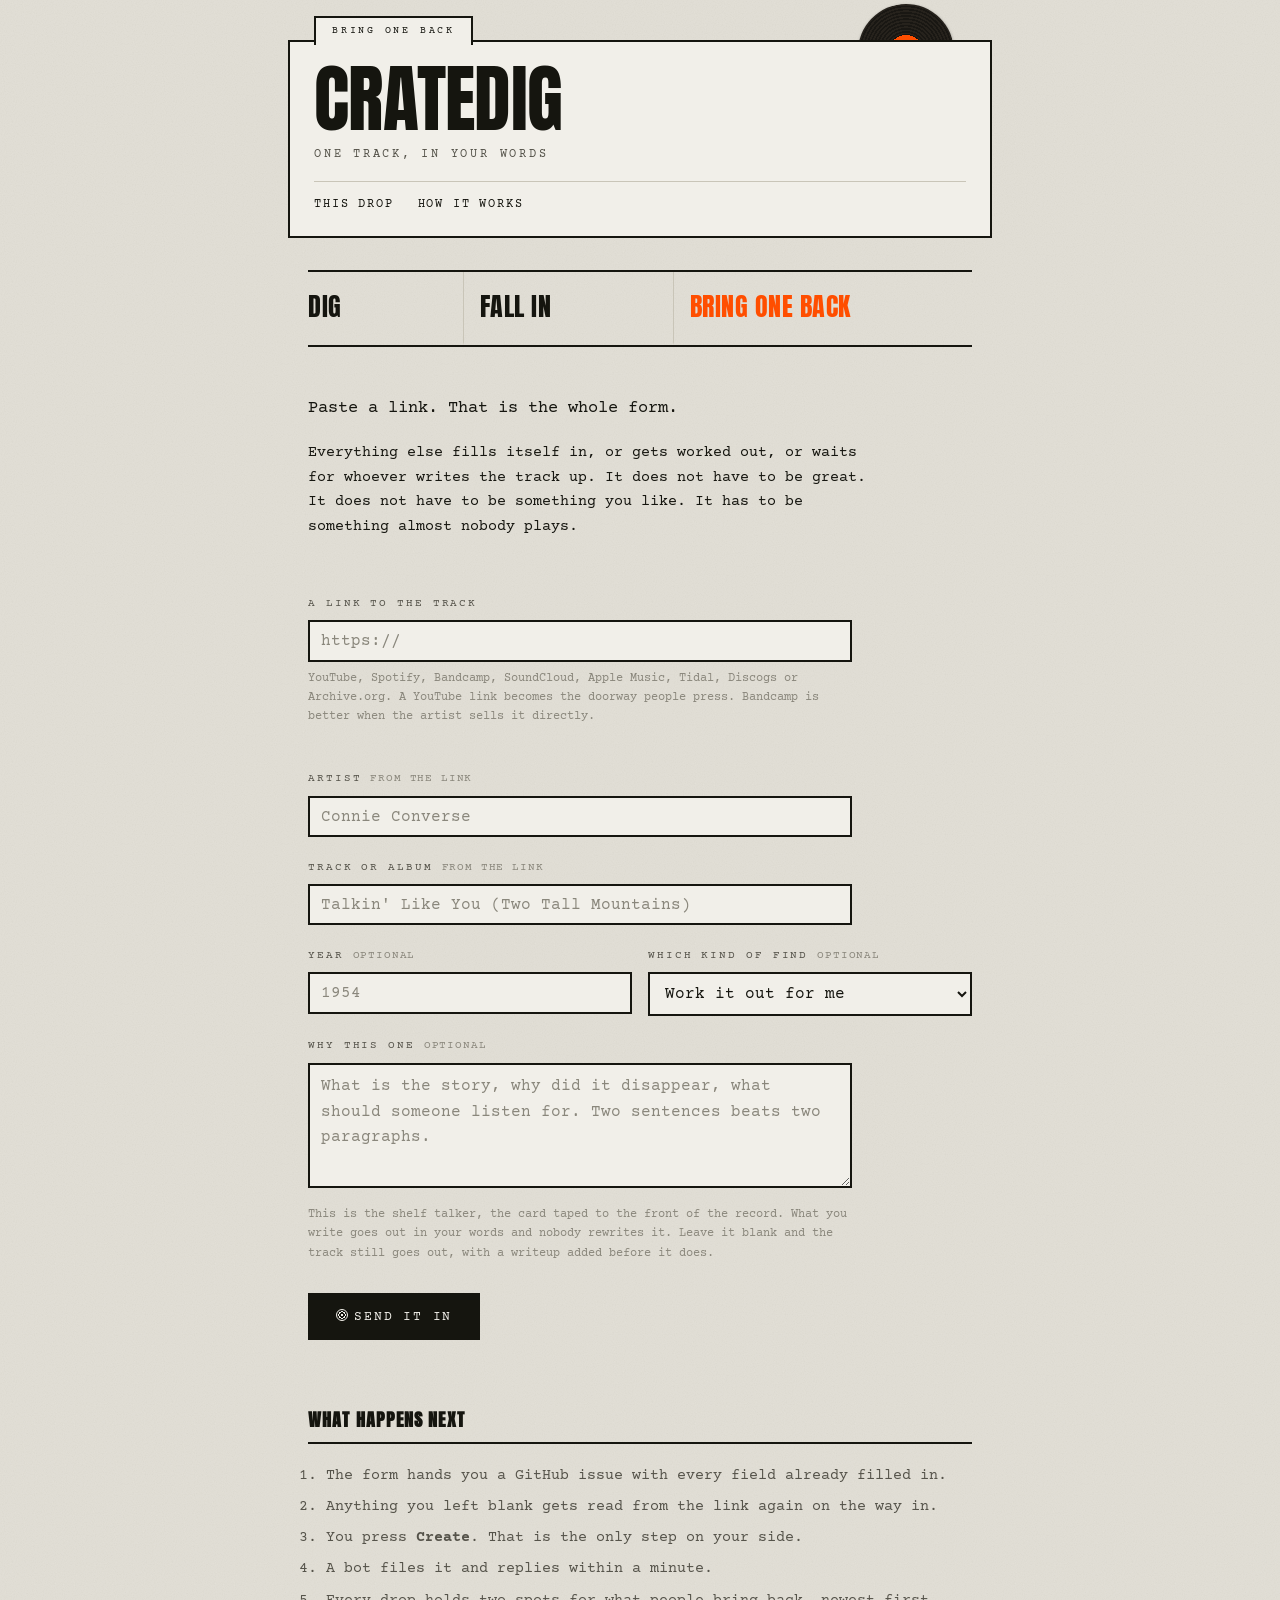
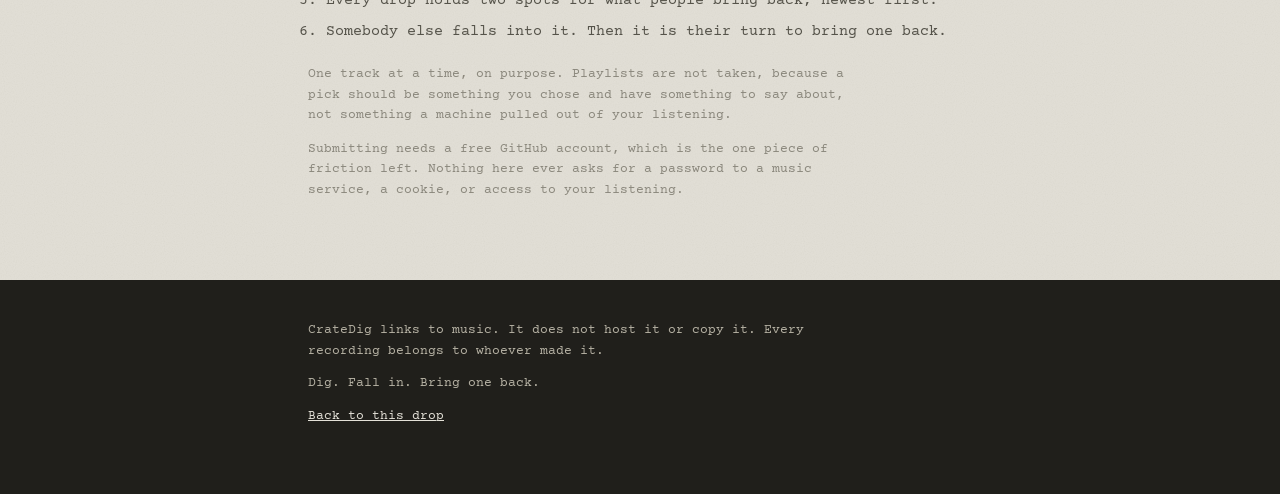
==== commit a56a1509: "The record itself, and four smaller pieces of the shop The site was a record store with no records i" ====
--- a/submit.html
+++ b/submit.html
@@ -21,6 +21,7 @@
 <body>
 
 <header class="divider" data-tab="Bring one back">
+  <div class="record" aria-hidden="true"></div>
   <a class="wordmark" href="./">CrateDig</a>
   <p class="tagline">One track, in your words</p>
   <nav class="nav">
--- a/assets/style.css
+++ b/assets/style.css
@@ -524,3 +524,91 @@
 }
 
 .footer .fine { font-size: 0.78rem; color: #97938a; }
+
+/* ---- the record itself ------------------------------------------------- */
+/* One disc, tucked behind the bin divider, the way somebody left it on top
+   of the crate. The only circle on the page, on purpose. */
+
+.record {
+  position: absolute;
+  top: -2.4rem;
+  right: 2.25rem;
+  width: 96px;
+  height: 96px;
+  border-radius: 50%;
+  z-index: -1;
+  transform: rotate(-12deg);
+  background:
+    radial-gradient(circle,
+      var(--paper) 0 4px,            /* spindle hole */
+      var(--obscure) 4px 17px,       /* the label */
+      #15130f 17px 18px,
+      transparent 18px),
+    repeating-radial-gradient(circle,
+      #191713 0 1.6px,
+      #26221c 1.6px 3.2px);          /* the grooves */
+  box-shadow: 0 1px 3px rgba(0, 0, 0, 0.35);
+}
+
+/* highlighter, not baby blue */
+::selection { background: var(--forgotten); color: #15150f; }
+
+/* the arrival stamp never goes on straight */
+.stamp { transform: rotate(-1.2deg); }
+
+/* a record glyph on the button that plays records */
+.chip--fall::before {
+  content: "";
+  display: inline-block;
+  width: 0.8em;
+  height: 0.8em;
+  margin-right: 0.5em;
+  vertical-align: -0.1em;
+  border-radius: 50%;
+  border: 1.5px solid currentColor;
+  background: radial-gradient(circle,
+    currentColor 0 15%, transparent 15% 40%,
+    currentColor 40% 52%, transparent 52%);
+}
+
+/* reaching in also tilts the sleeve a hair */
+.sleeve:hover, .sleeve:focus-within { transform: translateX(10px) rotate(0.25deg); }
+
+/* photocopy grain. Black speckle at 4%, so it vanishes on the dark paper. */
+body {
+  background-image: url("data:image/svg+xml,%3Csvg xmlns='http://www.w3.org/2000/svg' width='160' height='160'%3E%3Cfilter id='n'%3E%3CfeTurbulence type='fractalNoise' baseFrequency='0.9' numOctaves='2'/%3E%3CfeColorMatrix values='0 0 0 0 0 0 0 0 0 0 0 0 0 0 0 0 0 0 0.04 0'/%3E%3C/filter%3E%3Crect width='160' height='160' filter='url(%23n)'/%3E%3C/svg%3E");
+}
+
+/* the tag on the way out */
+.shop-tag {
+  display: flex;
+  align-items: center;
+  gap: 0.75rem;
+  margin: 0 0 1.5rem;
+}
+
+.barcode {
+  display: inline-block;
+  width: 78px;
+  height: 24px;
+  background: repeating-linear-gradient(90deg,
+    #b6b2a4 0 2px, transparent 2px 4px,
+    #b6b2a4 4px 5px, transparent 5px 8px,
+    #b6b2a4 8px 11px, transparent 11px 13px);
+}
+
+.shop-tag-text {
+  font-size: 0.66rem;
+  letter-spacing: 0.2em;
+  text-transform: uppercase;
+  color: #97938a;
+}
+
+@media (max-width: 34rem) {
+  .record { width: 72px; height: 72px; top: -1.4rem; right: 1.2rem; }
+  .sleeve:hover, .sleeve:focus-within { transform: none; }
+}
+
+@media (prefers-reduced-motion: reduce) {
+  .sleeve:hover, .sleeve:focus-within { transform: none; }
+}
